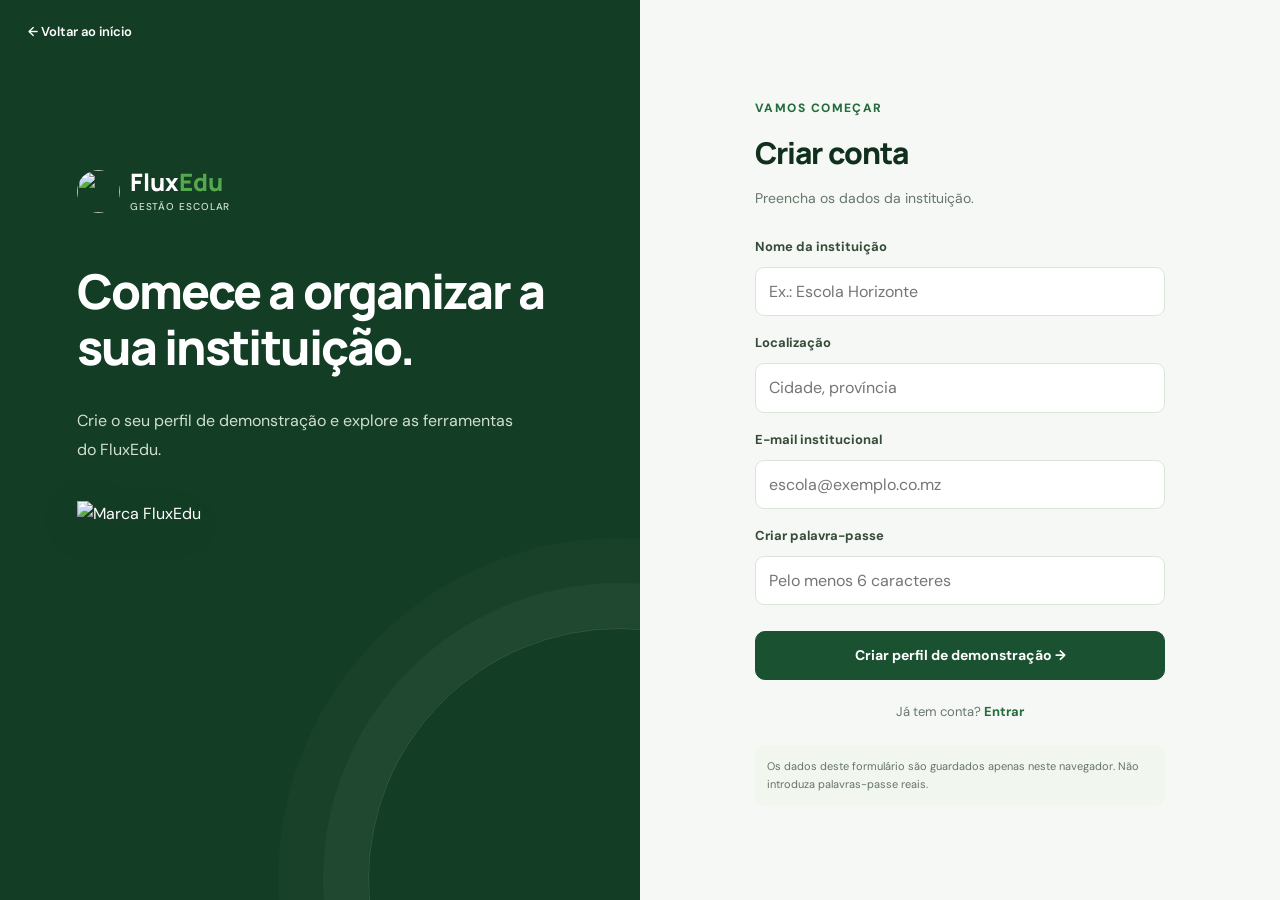
==== cadastro.html @ dcf8657b "Add files via upload" ====
<!DOCTYPE html>
<html lang="pt"><head><meta charset="UTF-8"><meta name="viewport" content="width=device-width, initial-scale=1"><meta name="theme-color" content="#123d24"><title>Criar conta | FluxEdu</title><link rel="stylesheet" href="style.css"></head>
<body class="auth-body">
  <a class="back-home" href="index.html">← Voltar ao início</a>
  <main class="auth-layout">
    <section class="auth-brand-panel"><a class="brand brand-light" href="index.html"><img src="assets/logo-fluxedu.png" alt="" class="brand-mark"><span>Flux<span>Edu</span><small>Gestão escolar</small></span></a><h1>Comece a organizar a sua instituição.</h1><p>Crie o seu perfil de demonstração e explore as ferramentas do FluxEdu.</p><img class="auth-art" src="assets/moldura-fluxedu.png" alt="Marca FluxEdu"></section>
    <section class="auth-form-panel"><div class="auth-form-wrap"><span class="eyebrow">Vamos começar</span><h2>Criar conta</h2><p class="muted">Preencha os dados da instituição.</p>
      <form id="signup-form" class="form-stack">
        <label for="school">Nome da instituição</label><input id="school" name="school" type="text" placeholder="Ex.: Escola Horizonte" required>
        <label for="location">Localização</label><input id="location" name="location" type="text" placeholder="Cidade, província" required>
        <label for="signup-email">E-mail institucional</label><input id="signup-email" name="email" type="email" placeholder="escola@exemplo.co.mz" required>
        <label for="signup-password">Criar palavra-passe</label><input id="signup-password" name="password" type="password" minlength="6" placeholder="Pelo menos 6 caracteres" required>
        <p id="signup-message" class="form-message" role="status"></p>
        <button class="button button-full" type="submit">Criar perfil de demonstração →</button>
      </form>
      <p class="auth-switch">Já tem conta? <a href="login.html">Entrar</a></p>
      <div class="demo-note">Os dados deste formulário são guardados apenas neste navegador. Não introduza palavras-passe reais.</div>
    </div></section>
  </main><script src="app.js"></script>
</body></html>
---- style.css ----
@import url('https://fonts.googleapis.com/css2?family=DM+Sans:wght@400;500;600;700&family=Manrope:wght@400;500;600;700;800&display=swap');
:root{--green-950:#102f1c;--green-900:#143d25;--green-800:#1a5130;--green-700:#246b3d;--green-500:#54a84d;--lime:#b9df79;--ink:#18271d;--muted:#68766c;--surface:#fff;--bg:#f5f8f4;--line:#e4ebe3;--shadow:0 18px 50px rgba(21,59,32,.09);--radius:20px}
*{box-sizing:border-box}html{scroll-behavior:smooth;scroll-padding-top:90px}body{margin:0;font-family:"DM Sans",Arial,sans-serif;color:var(--ink);background:#fff;line-height:1.6}a{color:inherit;text-decoration:none}button,input,select{font:inherit}button,a,input,select{outline-color:#6eb45d}img{max-width:100%;display:block}.container{width:min(1160px,calc(100% - 48px));margin-inline:auto}
.site-header{height:82px;display:flex;align-items:center;justify-content:space-between;padding:0 max(24px,calc((100% - 1240px)/2));border-bottom:1px solid #edf1eb;background:rgba(255,255,255,.94);position:sticky;top:0;z-index:20;backdrop-filter:blur(14px)}.brand{display:inline-flex;align-items:center;gap:10px;color:var(--green-900);font-family:Manrope,sans-serif;font-size:24px;font-weight:800;line-height:1.05;flex-shrink:0}.brand>span>span{color:var(--green-500)}.brand small{display:block;font:500 10px "DM Sans",sans-serif;letter-spacing:.09em;text-transform:uppercase;color:#78877b;margin-top:5px}.brand-mark{width:43px;height:43px;object-fit:contain;border-radius:50%}.site-nav{display:flex;align-items:center;gap:28px;font-size:14px;font-weight:600;color:#526257}.site-nav>a:not(.button):hover,.site-nav .current{color:var(--green-700)}.nav-login{margin-left:8px}.button{min-height:48px;display:inline-flex;justify-content:center;align-items:center;gap:12px;padding:12px 22px;border:1px solid var(--green-800);border-radius:10px;background:var(--green-800);color:white;font-weight:700;font-size:14px;cursor:pointer;transition:transform .2s,background .2s,box-shadow .2s}.button:hover{background:var(--green-950);box-shadow:0 8px 20px #153b2025;transform:translateY(-1px)}.button-small{min-height:42px;padding:9px 16px}.button-outline{background:transparent;color:var(--green-800);border-color:#b8cbb9}.button-outline:hover{color:white}.button-full{width:100%}.menu-toggle{display:none;border:1px solid var(--line);background:white;border-radius:9px;padding:8px 12px;font-size:21px;color:var(--green-900)}
.hero{min-height:590px;display:grid;grid-template-columns:1.05fr .95fr;align-items:center;gap:46px;padding-top:56px;padding-bottom:65px}.hero-copy{padding:10px 0}.eyebrow{display:inline-flex;align-items:center;gap:9px;color:var(--green-700);font-size:12px;font-weight:800;letter-spacing:.12em;text-transform:uppercase}.eyebrow-dot{width:8px;height:8px;border-radius:50%;background:#76b85b;box-shadow:0 0 0 5px #e8f4df}.hero h1,.about-hero h1{font:800 clamp(36px,4.5vw,60px)/1.13 Manrope,sans-serif;letter-spacing:-.045em;margin:22px 0 20px;color:var(--green-950)}.hero h1 span,.about-hero h1 span{color:var(--green-500)}.hero-copy>p,.about-hero>p{font-size:17px;line-height:1.8;color:var(--muted);max-width:560px;margin:0}.hero-actions{display:flex;flex-wrap:wrap;gap:12px;margin-top:30px}.trust-row{display:flex;flex-wrap:wrap;gap:18px;margin-top:34px;font-size:12px;color:#647467}.trust-row b{color:var(--green-700);margin-right:5px}.hero-visual{position:relative;min-height:430px;display:flex;align-items:center;justify-content:center;background:radial-gradient(ellipse at center,#e7f3e2 0,rgba(241,248,238,.72) 45%,transparent 70%);border-radius:45% 45% 35% 35%}.hero-image{width:min(100%,440px);height:380px;object-fit:contain;position:relative;z-index:1;filter:drop-shadow(0 25px 22px #123d2417)}.visual-orb{position:absolute;border-radius:50%;border:1px solid #cfe1c8}.orb-one{width:360px;height:360px}.orb-two{width:285px;height:285px;border-style:dashed}.floating-note{position:absolute;z-index:2;right:-6px;bottom:40px;background:#fff;border:1px solid #edf1e9;border-radius:15px;padding:13px 17px;display:flex;align-items:center;gap:12px;box-shadow:var(--shadow)}.note-icon{width:34px;height:34px;display:grid;place-items:center;background:#e8f5e1;color:var(--green-700);border-radius:10px;font-weight:900}.floating-note strong,.floating-note small{display:block}.floating-note strong{font-size:12px}.floating-note small{font-size:11px;color:var(--muted);margin-top:2px}
.features-section{padding:82px 0 94px;background:var(--bg)}.section-heading{text-align:center;max-width:620px;margin:0 auto 38px}.section-heading h2,.cta h2{font:800 clamp(26px,3vw,38px)/1.25 Manrope,sans-serif;letter-spacing:-.03em;color:var(--green-950);margin:14px 0}.section-heading p{color:var(--muted);margin:0}.feature-grid{display:grid;grid-template-columns:repeat(3,minmax(0,1fr));gap:20px}.feature-card,.about-card{background:white;border:1px solid var(--line);border-radius:var(--radius);padding:28px;transition:transform .2s,box-shadow .2s}.feature-card:hover,.about-card:hover{transform:translateY(-4px);box-shadow:var(--shadow)}.feature-icon{width:48px;height:48px;display:grid;place-items:center;border-radius:14px;background:#eaf4e5;color:var(--green-800);font-size:24px;font-weight:700}.feature-card h3,.about-card h2{font:700 18px Manrope,sans-serif;margin:20px 0 9px;color:var(--green-950)}.feature-card p,.about-card p{font-size:14px;color:var(--muted);line-height:1.8;margin:0}.cta{background:var(--green-900);border-radius:24px;margin-top:70px;margin-bottom:70px;padding:40px 46px;display:flex;align-items:center;justify-content:space-between;gap:25px;color:#fff;overflow:hidden;position:relative}.cta:after{content:"";position:absolute;width:270px;height:270px;border:1px solid #ffffff18;border-radius:50%;right:18%;top:-180px;box-shadow:0 0 0 35px #ffffff08,0 0 0 70px #ffffff05}.cta>div,.cta>.button{position:relative;z-index:1}.eyebrow-light{color:#c9eaa9}.cta h2{color:white;max-width:600px;margin:8px 0}.cta p{color:#d2dfd4;margin:0}.button-light{background:#fff;border-color:#fff;color:var(--green-900);flex-shrink:0}.button-light:hover{background:#eef7e8;color:var(--green-900)}.site-footer{border-top:1px solid var(--line);min-height:82px;display:flex;align-items:center;justify-content:space-between;gap:18px;padding:22px max(24px,calc((100% - 1160px)/2));font-size:12px;color:#758177}.footer-brand{font:800 17px Manrope,sans-serif;color:var(--green-900)}
/* About */
.inner-page{padding-top:70px;padding-bottom:80px}.about-hero{max-width:800px;margin:0 auto 42px;text-align:center}.about-hero h1{font-size:clamp(36px,5vw,54px)}.about-hero>p{margin:0 auto;max-width:730px}.about-grid{display:grid;grid-template-columns:repeat(3,minmax(0,1fr));gap:18px}.about-card{padding:27px}.check-list{padding-left:20px;margin:14px 0 0;color:var(--muted);font-size:14px}.check-list li{padding:5px 0}.check-list li::marker{color:var(--green-500)}.notice{margin-top:28px;background:#f0f7ec;border:1px solid #d9e9d1;border-radius:13px;padding:17px 20px;font-size:13px;color:#526753;line-height:1.8}
/* Auth */
.auth-body{background:var(--bg);min-height:100vh}.back-home{position:absolute;top:22px;left:28px;z-index:3;color:#fff;font-size:13px;font-weight:600}.auth-layout{min-height:100vh;display:grid;grid-template-columns:1fr 1fr}.auth-brand-panel{background:var(--green-900);padding:55px clamp(28px,6vw,90px);color:white;display:flex;flex-direction:column;justify-content:center;position:relative;overflow:hidden}.auth-brand-panel:after{content:"";position:absolute;width:500px;height:500px;border:1px solid #ffffff20;border-radius:50%;right:-230px;bottom:-230px;box-shadow:0 0 0 45px #ffffff08,0 0 0 90px #ffffff05}.brand-light{color:white;align-self:flex-start}.brand-light small{color:#d0dfd1}.auth-brand-panel h1{font:800 clamp(30px,3.8vw,48px)/1.18 Manrope,sans-serif;letter-spacing:-.04em;max-width:500px;margin:50px 0 15px;position:relative;z-index:1}.auth-brand-panel>p{color:#d1dfd3;max-width:440px;line-height:1.8;position:relative;z-index:1}.auth-art{width:min(350px,80%);height:230px;object-fit:contain;margin-top:20px;position:relative;z-index:1;filter:drop-shadow(0 10px 20px #0002)}.auth-form-panel{display:grid;place-items:center;padding:65px 28px}.auth-form-wrap{width:min(100%,410px)}.auth-form-wrap h2{font:800 30px Manrope,sans-serif;letter-spacing:-.03em;color:var(--green-950);margin:12px 0 5px}.muted,.auth-form-wrap>.muted{color:var(--muted);font-size:14px}.form-stack{display:grid;gap:9px;margin-top:28px}.form-stack label,.field label{font-size:13px;font-weight:700;color:#374b3b}.form-stack input,.field input,.field select,.search-input{width:100%;min-width:0;min-height:47px;border:1px solid #dce5db;border-radius:9px;background:#fff;padding:11px 13px;color:var(--ink)}.form-stack input:focus,.field input:focus,.field select:focus,.search-input:focus{border-color:#65a95c;box-shadow:0 0 0 3px #70b85a20;outline:none}.form-stack input{margin-bottom:8px}.form-message{font-size:13px;margin:0;color:var(--green-700)}.auth-switch{text-align:center;color:var(--muted);font-size:13px;margin-top:22px}.auth-switch a,.text-link{color:var(--green-700);font-weight:700}.text-link{display:block;text-align:center;font-size:13px;margin-top:13px}.demo-note{margin-top:22px;background:#f1f6ee;border-radius:9px;padding:12px;font-size:11px;line-height:1.7;color:#657565}
/* Dashboard */
.dashboard-body{background:#f6f8f5;min-height:100vh}.sidebar{position:fixed;inset:0 auto 0 0;width:250px;background:#fff;border-right:1px solid var(--line);padding:27px 17px 20px;display:flex;flex-direction:column;z-index:30}.sidebar-brand{font-size:21px;padding:0 8px 32px}.sidebar-brand .brand-mark{width:39px;height:39px}.sidebar-label{font-size:10px;letter-spacing:.12em;font-weight:800;color:#99a69a;padding:0 12px 13px}.dash-nav{display:grid;gap:6px}.dash-link{border:0;background:transparent;color:#667469;text-align:left;padding:13px 14px;border-radius:10px;display:flex;align-items:center;gap:13px;font-size:13px;font-weight:600;cursor:pointer}.dash-link>span{font-size:20px;width:22px;text-align:center}.dash-link:hover{background:#f2f7ef;color:var(--green-800)}.dash-link.active{background:var(--green-900);color:#fff;box-shadow:0 6px 15px #143d2520}.sidebar-bottom{margin-top:auto}.sidebar-help{background:#f2f7ef;border-radius:13px;padding:15px;margin-bottom:20px}.sidebar-help strong{font-size:12px;color:var(--green-900)}.sidebar-help p{font-size:11px;color:#758276;line-height:1.6;margin:6px 0}.sidebar-help a,.sidebar-home{font-size:11px;font-weight:700;color:var(--green-700)}.sidebar-home{display:block;padding:8px 12px}.dashboard-main{margin-left:250px;min-height:100vh}.dash-header{min-height:112px;background:white;border-bottom:1px solid var(--line);display:flex;justify-content:space-between;align-items:center;padding:20px clamp(20px,3vw,44px);gap:20px}.header-left{display:flex;align-items:center;gap:14px}.header-kicker{font-size:9px;letter-spacing:.14em;color:#7b927d;font-weight:800;margin:0 0 3px}.dash-header h1{font:800 25px Manrope,sans-serif;letter-spacing:-.03em;color:var(--green-950);margin:0}.header-subtitle{font-size:12px;color:var(--muted);margin:4px 0 0}.profile-chip{display:flex;align-items:center;gap:10px;flex-shrink:0}.profile-avatar{width:39px;height:39px;display:grid;place-items:center;border-radius:50%;background:#e8f3e2;color:var(--green-800);font-weight:800}.profile-chip strong,.profile-chip small{display:block}.profile-chip strong{font-size:12px}.profile-chip small{font-size:10px;color:var(--muted);margin-top:3px}.sidebar-toggle{display:none;border:1px solid var(--line);border-radius:8px;background:white;padding:8px 10px;color:var(--green-900)}.dash-content{max-width:1500px;margin:auto;padding:28px clamp(16px,3vw,42px) 18px}.welcome-banner{border-radius:17px;background:linear-gradient(110deg,#143d25,#246b3d);color:white;padding:26px 30px;display:flex;justify-content:space-between;align-items:center;overflow:hidden;position:relative}.welcome-banner:after{content:"";position:absolute;width:220px;height:220px;border:1px solid #ffffff20;border-radius:50%;right:70px;top:-150px;box-shadow:0 0 0 28px #ffffff08,0 0 0 56px #ffffff05}.banner-label{font-size:9px;letter-spacing:.14em;font-weight:800;color:#c3e5aa}.welcome-banner h2{font:700 clamp(18px,2vw,25px) Manrope,sans-serif;margin:9px 0}.welcome-banner p{font-size:12px;color:#d6e4d8;margin:0}.banner-art{font-size:72px;color:#ffffff24;position:relative;z-index:1;margin-right:18px}.stat-grid{display:grid;grid-template-columns:repeat(3,minmax(0,1fr));gap:16px;margin:20px 0}.stat-card,.dash-panel{background:white;border:1px solid var(--line);border-radius:15px}.stat-card{padding:20px}.stat-top{display:flex;align-items:center;justify-content:space-between;gap:8px;color:#68776a;font-size:12px;font-weight:600}.stat-icon{width:35px;height:35px;border-radius:10px;display:grid;place-items:center;font-size:18px}.green-icon{background:#e8f4e2;color:#36743d}.mint-icon{background:#e4f4ef;color:#25816a}.amber-icon{background:#fff2d9;color:#b98220}.stat-card>strong{display:block;font:800 clamp(23px,2.5vw,31px) Manrope,sans-serif;color:var(--green-950);margin:12px 0 2px;overflow-wrap:anywhere}.stat-card>small{font-size:11px;color:#94a095}.dash-panel{padding:22px;margin-bottom:18px;min-width:0}.panel-heading{display:flex;align-items:center;justify-content:space-between;gap:16px;margin-bottom:20px}.panel-heading h2,.report-panel h2{font:800 17px Manrope,sans-serif;color:var(--green-950);margin:0}.panel-heading p{font-size:11px;color:#879287;margin:5px 0 0}.quiet-button{border:0;background:#edf5e8;border-radius:8px;padding:9px 12px;color:var(--green-800);font-size:11px;font-weight:700;cursor:pointer}.activity-empty{display:flex;align-items:center;flex-direction:column;text-align:center;padding:22px 12px;color:#94a094}.activity-empty>span{width:43px;height:43px;border-radius:12px;background:#f2f6ef;display:grid;place-items:center;font-size:22px;color:#6b9368;margin-bottom:10px}.activity-empty strong{font-size:12px;color:#58685a}.activity-empty p{font-size:11px;margin:5px 0 0}.form-grid{display:grid;grid-template-columns:repeat(2,minmax(0,1fr));gap:17px}.field{display:grid;gap:7px;min-width:0}.field-action{align-content:end}.field-action .button{width:100%}.panel-heading-wrap{flex-wrap:wrap}.search-input{max-width:270px;min-height:40px;font-size:12px}.table-wrap{width:100%;overflow-x:auto;border:1px solid #edf1eb;border-radius:10px}table{border-collapse:collapse;width:100%;text-align:left;font-size:12px}th,td{padding:14px 13px;border-bottom:1px solid #edf1eb;white-space:nowrap}th{background:#f8faf7;color:#7d8a7e;font-size:10px;letter-spacing:.04em;text-transform:uppercase}td{color:#526253}tbody tr:last-child td{border-bottom:0}.table-empty{text-align:center;color:#9aa49b;padding:26px}.danger{border:0;background:#fff0ef;color:#b83a32;border-radius:7px;padding:7px 10px;font-size:11px;font-weight:700;cursor:pointer}.status-pill{display:inline-block;border-radius:30px;padding:4px 8px;font-size:10px;font-weight:700}.status-ok{background:#e9f5e5;color:#38743a}.status-pending{background:#fff3dc;color:#a46d14}.report-panel{max-width:680px}.report-symbol{width:48px;height:48px;border-radius:13px;background:#eaf4e5;display:grid;place-items:center;color:var(--green-800);font-size:25px;margin-bottom:15px}.report-panel>p{font-size:12px;color:var(--muted)}.report-total{display:flex;justify-content:space-between;gap:15px;padding:17px 0;border-bottom:1px solid var(--line);font-size:13px;color:#647266}.report-total strong{color:var(--green-900);font-size:16px}.report-panel>.button{margin-top:20px}.report-note{font-size:11px!important}.dash-footer{display:flex;justify-content:space-between;gap:12px;padding:18px 3px;color:#98a298;font-size:10px}.hidden{display:none!important}.toast{position:fixed;right:22px;bottom:22px;z-index:80;background:var(--green-950);color:white;padding:13px 18px;border-radius:10px;box-shadow:var(--shadow);font-size:13px;opacity:0;transform:translateY(10px);pointer-events:none;transition:.25s}.toast.show{opacity:1;transform:translateY(0)}
@media(min-width:1500px){.hero{min-height:650px}.hero-visual{min-height:480px}}
@media(max-width:1000px){.site-nav{gap:16px}.hero{gap:20px}.hero-image{height:320px}.hero-visual{min-height:360px}.floating-note{right:0}.auth-brand-panel{padding-inline:35px}.sidebar{width:220px}.dashboard-main{margin-left:220px}.sidebar-brand{font-size:19px}.stat-grid{gap:10px}.stat-card{padding:16px}}
@media(max-width:760px){.container{width:min(100% - 32px,600px)}.site-header{height:70px;padding:0 16px}.brand{font-size:21px}.brand-mark{width:38px;height:38px}.menu-toggle{display:block}.site-nav{display:none;position:absolute;left:0;right:0;top:69px;background:#fff;border-bottom:1px solid var(--line);padding:15px 20px 20px;box-shadow:0 14px 20px #102f1c12;align-items:stretch;gap:4px;flex-direction:column}.site-nav.open{display:flex}.site-nav>a:not(.button){padding:10px 5px}.site-nav .button{margin-top:5px}.nav-login{margin-left:0}.hero{grid-template-columns:1fr;padding-top:45px;padding-bottom:50px;gap:16px}.hero-copy{text-align:center}.hero-copy>.eyebrow{justify-content:center}.hero h1{font-size:clamp(36px,9vw,48px);margin-top:18px}.hero-copy>p{font-size:15px;margin:auto}.hero-actions,.trust-row{justify-content:center}.trust-row{gap:10px 15px}.hero-visual{min-height:310px;max-width:500px;width:100%;margin:auto}.hero-image{height:290px}.orb-one{width:285px;height:285px}.orb-two{width:220px;height:220px}.floating-note{right:0;bottom:15px}.features-section{padding:58px 0}.section-heading{margin-bottom:26px}.section-heading h2{font-size:28px}.feature-grid,.about-grid{grid-template-columns:1fr;gap:13px}.feature-card,.about-card{padding:23px}.feature-card h3{margin-top:14px}.cta{margin-top:40px;margin-bottom:40px;padding:28px 23px;align-items:flex-start;flex-direction:column}.site-footer{padding:22px 16px;flex-wrap:wrap;justify-content:center;text-align:center}.inner-page{padding-top:45px;padding-bottom:55px}.about-hero{margin-bottom:28px}.auth-layout{grid-template-columns:1fr}.auth-brand-panel{display:none}.back-home{color:var(--green-800);top:17px;left:17px}.auth-form-panel{padding:80px 22px 35px;align-items:start}.auth-form-wrap h2{font-size:27px}.sidebar{position:sticky;inset:0 0 auto;width:100%;padding:12px 14px 10px;border-right:0;border-bottom:1px solid var(--line)}.sidebar-brand{padding:0 3px 12px;font-size:19px}.sidebar-brand .brand-mark{width:34px;height:34px}.sidebar-label,.sidebar-bottom{display:none}.dash-nav{grid-template-columns:repeat(4,minmax(0,1fr));gap:4px}.dash-link{padding:8px 3px;justify-content:center;flex-direction:column;gap:3px;font-size:10px;text-align:center}.dash-link>span{font-size:17px}.dashboard-main{margin-left:0}.dash-header{min-height:94px;padding:15px 16px}.sidebar-toggle{display:none}.dash-header h1{font-size:21px}.header-subtitle{font-size:11px;max-width:250px}.profile-chip{gap:0}.profile-chip>span:last-child{display:none}.profile-avatar{width:35px;height:35px}.dash-content{padding:16px 12px 12px}.welcome-banner{padding:22px 19px}.banner-art{font-size:50px;margin-right:0}.stat-grid{grid-template-columns:1fr;gap:10px;margin:13px 0}.stat-card{padding:15px 17px}.stat-card>strong{font-size:25px;margin:6px 0 0}.stat-top{font-size:12px}.dash-panel{padding:16px;margin-bottom:13px}.panel-heading{align-items:flex-start}.form-grid{grid-template-columns:1fr;gap:13px}.panel-heading-wrap{flex-direction:column}.search-input{max-width:none}.dash-footer{flex-direction:column;gap:4px}.table-wrap{border-radius:8px}th,td{padding:12px 10px}.report-panel{padding:20px}.toast{left:12px;right:12px;bottom:12px;text-align:center}}
@media(max-width:380px){.hero-actions{flex-direction:column}.hero-actions .button{width:100%}.trust-row{font-size:11px}.floating-note{right:-4px;padding:10px}.hero-visual{min-height:270px}.hero-image{height:250px}.dash-header{gap:8px}.header-subtitle{max-width:210px}.welcome-banner h2{font-size:18px}.banner-art{display:none}.dash-link{font-size:9px}.stat-top{font-size:11px}}
@media(prefers-reduced-motion:reduce){*,*::before,*::after{scroll-behavior:auto!important;transition:none!important;animation:none!important}}
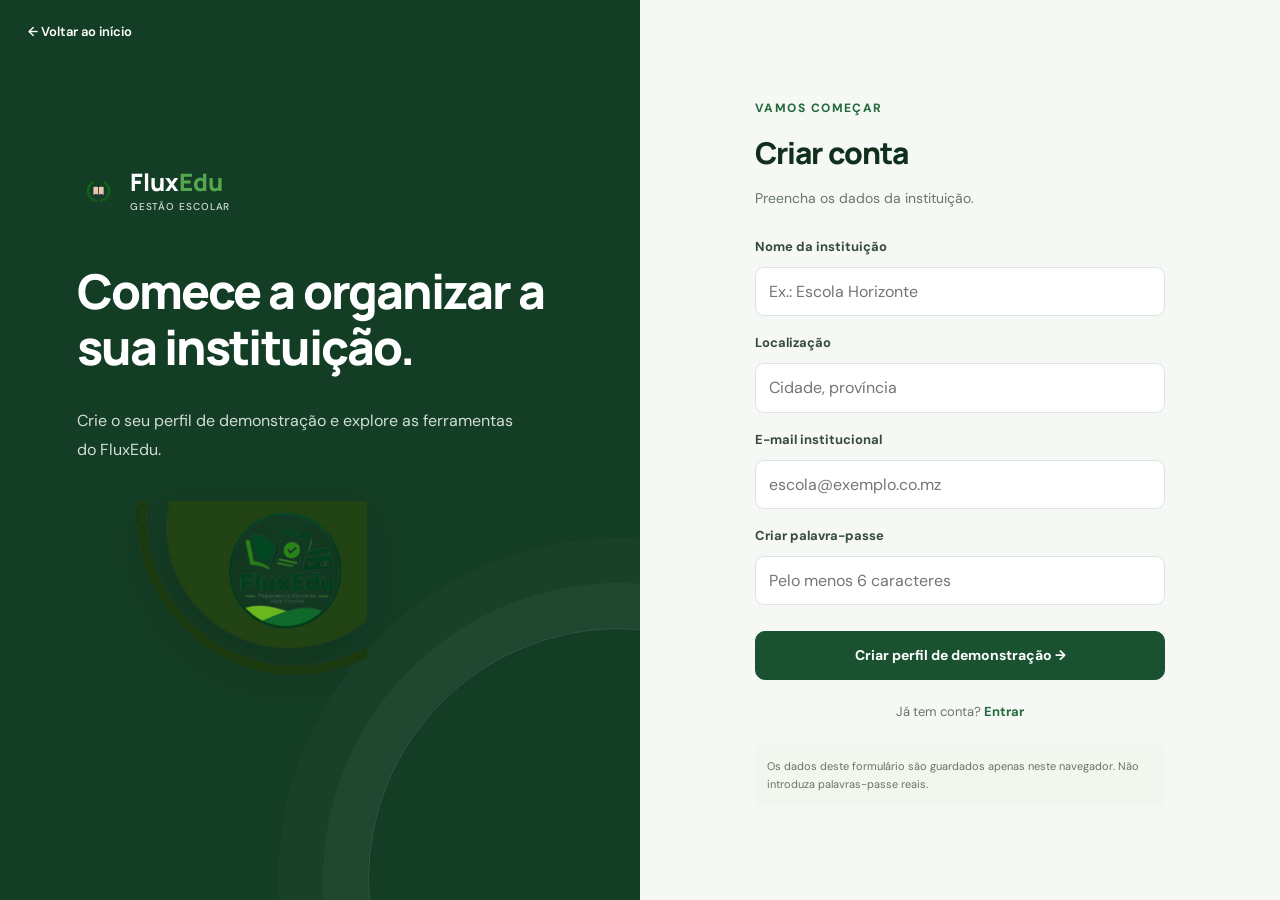
==== commit 26c51d74: "Update cadastro.html" ====
--- a/cadastro.html
+++ b/cadastro.html
@@ -3,7 +3,7 @@
 <body class="auth-body">
   <a class="back-home" href="index.html">← Voltar ao início</a>
   <main class="auth-layout">
-    <section class="auth-brand-panel"><a class="brand brand-light" href="index.html"><img src="assets/logo-fluxedu.png" alt="" class="brand-mark"><span>Flux<span>Edu</span><small>Gestão escolar</small></span></a><h1>Comece a organizar a sua instituição.</h1><p>Crie o seu perfil de demonstração e explore as ferramentas do FluxEdu.</p><img class="auth-art" src="assets/moldura-fluxedu.png" alt="Marca FluxEdu"></section>
+    <section class="auth-brand-panel"><a class="brand brand-light" href="index.html"><img src="logo-fluxedu.png" alt="" class="brand-mark"><span>Flux<span>Edu</span><small>Gestão escolar</small></span></a><h1>Comece a organizar a sua instituição.</h1><p>Crie o seu perfil de demonstração e explore as ferramentas do FluxEdu.</p><img class="auth-art" src="moldura-fluxedu.png" alt="Marca FluxEdu"></section>
     <section class="auth-form-panel"><div class="auth-form-wrap"><span class="eyebrow">Vamos começar</span><h2>Criar conta</h2><p class="muted">Preencha os dados da instituição.</p>
       <form id="signup-form" class="form-stack">
         <label for="school">Nome da instituição</label><input id="school" name="school" type="text" placeholder="Ex.: Escola Horizonte" required>
@@ -17,4 +17,4 @@
       <div class="demo-note">Os dados deste formulário são guardados apenas neste navegador. Não introduza palavras-passe reais.</div>
     </div></section>
   </main><script src="app.js"></script>
-</body></html>+</body></html>
